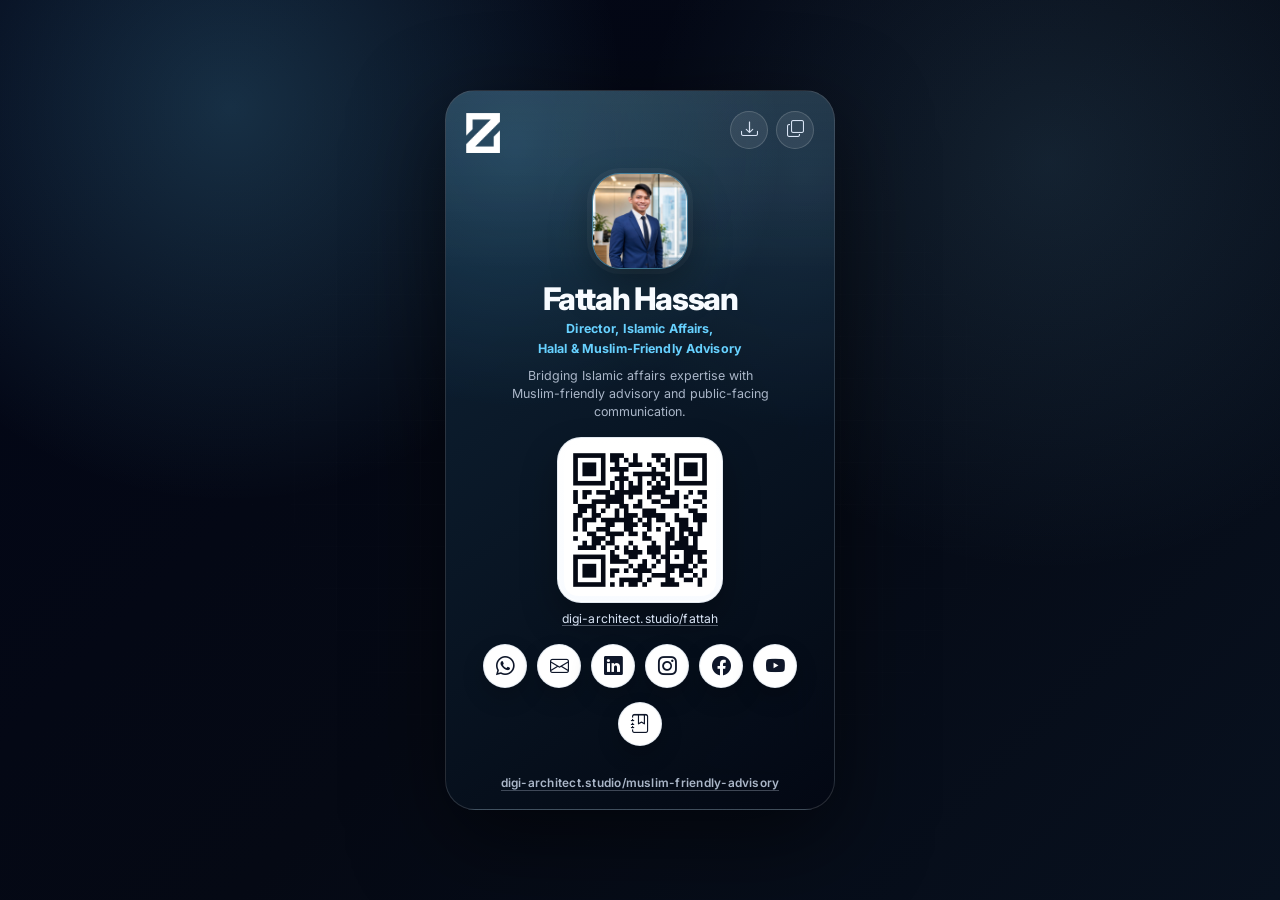
==== fattah/index.html @ 8dff6774 "Initial public site release: digi-architect.studio Published files only (allowlist). Includes the ap" ====
<!DOCTYPE html>
<html lang="en">
  <head>
    <meta charset="UTF-8" />
    <meta name="viewport" content="width=device-width, initial-scale=1.0" />

    <title>Fattah Hassan | Director, Islamic Affairs, Halal & Muslim-Friendly Advisory</title>

    <meta
      name="description"
      content="Digital Name Card for Fattah Hassan, Director, Islamic Affairs, Halal & Muslim-Friendly Advisory at The Digital Systems Architect."
    />
    <meta name="robots" content="index, follow" />
    <meta name="theme-color" content="#050914" />

    <link rel="canonical" href="https://digi-architect.studio/fattah/" />
    <link rel="icon" href="/favicon.ico" sizes="any" />
    <link rel="apple-touch-icon" href="/apple-touch-icon.png" />

    <!-- WhatsApp / Facebook / LinkedIn preview -->
    <meta property="og:type" content="website" />
    <meta property="og:site_name" content="The Digital Systems Architect" />
    <meta
      property="og:title"
      content="Fattah Hassan | Director, Islamic Affairs, Halal & Muslim-Friendly Advisory"
    />
    <meta
      property="og:description"
      content="Digital Name Card for Fattah Hassan, Director, Islamic Affairs, Halal & Muslim-Friendly Advisory at The Digital Systems Architect."
    />
    <meta property="og:url" content="https://digi-architect.studio/fattah/" />
    <meta
      property="og:image"
      content="https://digi-architect.studio/fattah/assets/og-fattah-whatsapp-v6.png"
    />
    <meta
      property="og:image:secure_url"
      content="https://digi-architect.studio/fattah/assets/og-fattah-whatsapp-v6.png"
    />
    <meta property="og:image:type" content="image/png" />
    <meta property="og:image:width" content="1200" />
    <meta property="og:image:height" content="1200" />
    <meta
      property="og:image:alt"
      content="Fattah Hassan digital name card preview"
    />

    <!-- Twitter / X preview -->
    <meta name="twitter:card" content="summary_large_image" />
    <meta
      name="twitter:title"
      content="Fattah Hassan | Director, Islamic Affairs, Halal & Muslim-Friendly Advisory"
    />
    <meta
      name="twitter:description"
      content="Digital Name Card for Fattah Hassan, Director, Islamic Affairs, Halal & Muslim-Friendly Advisory at The Digital Systems Architect."
    />
    <meta
      name="twitter:image"
      content="https://digi-architect.studio/fattah/assets/og-fattah-whatsapp-v6.png"
    />

    <!-- Fonts and icons -->
    <link rel="preconnect" href="https://fonts.googleapis.com" />
    <link rel="preconnect" href="https://fonts.gstatic.com" crossorigin />

    <link
      href="https://fonts.googleapis.com/css2?family=Inter:wght@400;500;600;700;800&display=swap"
      rel="stylesheet"
    />

    <link
      rel="stylesheet"
      href="https://cdn.jsdelivr.net/npm/bootstrap-icons@1.11.3/font/bootstrap-icons.min.css"
    />

    <link rel="stylesheet" href="styles.css" />
    <script src="fattah-card.js" defer></script>
  </head>

  <body>
    <main class="card-page" aria-labelledby="card-title">
      <article class="identity-card" aria-label="Digital name card for Fattah Hassan">
        <header class="card-top">
          <a
            class="brand-logo"
            href="https://digi-architect.studio"
            target="_blank"
            rel="noopener"
            aria-label="Visit The Digital Systems Architect website"
          >
            <img
              src="assets/company-logo.png"
              alt="The Digital Systems Architect"
            />
          </a>

          <div class="utility-actions" aria-label="Card actions">
            <button
              class="top-icon-button"
              type="button"
              data-save-contact
              aria-label="Save Fattah Hassan contact"
            >
              <i class="bi bi-download" aria-hidden="true"></i>
            </button>

            <button
              class="top-icon-button"
              type="button"
              data-copy-link
              aria-label="Copy digital card link"
            >
              <i class="bi bi-copy" aria-hidden="true"></i>
            </button>
          </div>
        </header>

        <section class="profile-block">
          <img
            class="profile-photo"
            src="assets/fattah-profile.jpg"
            alt="Fattah Hassan"
          />

          <h1 id="card-title">Fattah Hassan</h1>

        <p class="role">
  <span>Director, Islamic Affairs,</span>
  <span>Halal &amp; Muslim-Friendly Advisory</span>
</p>

          <p class="tagline">
            Bridging Islamic affairs expertise with Muslim-friendly advisory and public-facing communication.
          </p>
        </section>

        <section class="qr-section" aria-label="Digital card QR code">
          <button
            class="qr-button"
            type="button"
            data-open-qr
            aria-label="Open enlarged QR code"
          >
            <img
              class="qr-image"
              src="assets/card-qr.png"
              alt="QR code for Fattah Hassan digital card"
            />
          </button>

          <a
            class="card-url"
            href="https://digi-architect.studio/fattah/"
            data-card-url
          >
            digi-architect.studio/fattah
          </a>
        </section>

        <nav class="contact-row" aria-label="Contact links">
          <a
            class="social-button"
            href="https://wa.me/6589835389"
            target="_blank"
            rel="noopener"
            aria-label="Open WhatsApp"
            data-whatsapp-link
          >
            <i class="bi bi-whatsapp" aria-hidden="true"></i>
          </a>

          <a
            class="social-button"
            href="mailto:fattah@digi-architect.studio"
            aria-label="Email Fattah Hassan"
            data-email-link
          >
            <i class="bi bi-envelope" aria-hidden="true"></i>
          </a>

          <a
            class="social-button"
            href="https://www.linkedin.com/company/the-digital-systems-architect"
            target="_blank"
            rel="noopener"
            aria-label="Open The Digital Systems Architect LinkedIn company page"
            data-linkedin-link
          >
            <i class="bi bi-linkedin" aria-hidden="true"></i>
          </a>

          <button
            class="social-button"
            type="button"
            data-open-instagram
            aria-label="Open Muslim Friendly SG Instagram QR code"
          >
            <i class="bi bi-instagram" aria-hidden="true"></i>
          </button>

          <a
            class="social-button"
            href="https://www.facebook.com/people/muslimfriendlysg/61591905841478/"
            target="_blank"
            rel="noopener"
            aria-label="Open Muslim Friendly SG Facebook"
            data-facebook-link
          >
            <i class="bi bi-facebook" aria-hidden="true"></i>
          </a>

          <a
            class="social-button"
            href="https://www.youtube.com/@muslim.friendly.studio"
            target="_blank"
            rel="noopener"
            aria-label="Open Muslim Friendly SG YouTube"
            data-youtube-link
          >
            <i class="bi bi-youtube" aria-hidden="true"></i>
          </a>

          <a
            class="social-button"
            href="https://digi-architect.studio/muslim-friendly-directory#hero"
            target="_blank"
            rel="noopener"
            aria-label="Open Muslim Friendly Directory"
            data-directory-link
          >
            <i class="bi bi-journal-bookmark" aria-hidden="true"></i>
          </a>
        </nav>

        <a
          class="site-link"
          href="https://digi-architect.studio/muslim-friendly-advisory#showcase"
          target="_blank"
          rel="noopener"
          data-website-link
        >
          digi-architect.studio/muslim-friendly-advisory
        </a>
      </article>
    </main>

    <dialog class="modal" data-qr-modal aria-labelledby="qr-modal-title">
      <div class="modal-card">
        <header class="modal-top">
          <h2 id="qr-modal-title">Digital card</h2>

          <button
            class="modal-close"
            type="button"
            data-close-qr
            aria-label="Close QR code"
          >
            <i class="bi bi-x-lg" aria-hidden="true"></i>
          </button>
        </header>

        <div class="modal-qr">
          <img
            class="modal-qr-image"
            src="assets/card-qr.png"
            alt="Large QR code for Fattah Hassan digital card"
          />
        </div>

        <a
          class="modal-url"
          href="https://digi-architect.studio/fattah/"
          data-modal-card-url
        >
          digi-architect.studio/fattah
        </a>

        <button class="modal-copy" type="button" data-modal-copy-link>
          Copy link
        </button>
      </div>
    </dialog>

    <dialog
      class="modal"
      data-instagram-modal
      aria-labelledby="instagram-modal-title"
    >
      <div class="modal-card">
        <header class="modal-top">
          <h2 id="instagram-modal-title">Instagram</h2>

          <button
            class="modal-close"
            type="button"
            data-close-instagram
            aria-label="Close Instagram QR code"
          >
            <i class="bi bi-x-lg" aria-hidden="true"></i>
          </button>
        </header>

        <img
          class="instagram-qr"
          src="assets/instagram-qr.png"
          alt="Instagram QR code for Muslim Friendly SG"
        />

        <a
          class="modal-url"
          href="https://www.instagram.com/muslim.friendly.sg/"
          target="_blank"
          rel="noopener"
          data-instagram-link
        >
          instagram.com/muslim.friendly.sg
        </a>

        <button class="modal-copy" type="button" data-copy-instagram>
          Copy Instagram link
        </button>
      </div>
    </dialog>

    <p class="toast" role="status" aria-live="polite" data-toast hidden></p>
  </body>
</html>
---- fattah/styles.css ----
:root {
  --bg: #050914;
  --card-dark: #07111f;
  --card-blue: #10263a;
  --card-border: rgba(255, 255, 255, 0.14);

  --text: #f8fbff;
  --muted: #aab6c8;
  --soft: #d9e4f5;
  --navy: #07111f;

  --accent: #67d1ff;
  --white: #ffffff;
  --off-white: #f8fbff;

  --shadow-card: 0 28px 90px rgba(0, 0, 0, 0.52);
  --shadow-button: 0 10px 22px rgba(0, 0, 0, 0.2);
  --ring: 0 0 0 3px rgba(103, 209, 255, 0.3);

  --radius-card: 30px;
  --radius-large: 24px;
  --radius-round: 999px;
}

* {
  box-sizing: border-box;
}

html {
  min-height: 100%;
  background: var(--bg);
}

body {
  min-height: 100vh;
  margin: 0;
  font-family: "Inter", system-ui, -apple-system, BlinkMacSystemFont, "Segoe UI",
    sans-serif;
  color: var(--text);
  background:
    radial-gradient(circle at 18% 12%, rgba(103, 209, 255, 0.2), transparent 30%),
    radial-gradient(circle at 82% 18%, rgba(125, 211, 252, 0.12), transparent 32%),
    linear-gradient(135deg, #020617 0%, #050914 52%, #08111f 100%);
  overflow-x: hidden;
}

body::before {
  content: "";
  position: fixed;
  inset: 0;
  pointer-events: none;
  background-image:
    linear-gradient(rgba(255, 255, 255, 0.035) 1px, transparent 1px),
    linear-gradient(90deg, rgba(255, 255, 255, 0.035) 1px, transparent 1px);
  background-size: 42px 42px;
  mask-image: radial-gradient(circle at center, black 0%, transparent 74%);
  opacity: 0.5;
}

a {
  color: inherit;
  text-decoration: none;
}

button {
  font: inherit;
}

button,
a {
  -webkit-tap-highlight-color: transparent;
}

img {
  display: block;
  max-width: 100%;
}

[hidden] {
  display: none !important;
}

/* Page */

.card-page {
  min-height: 100vh;
  display: grid;
  place-items: center;
  padding: clamp(16px, 3vw, 32px);
}

/* Card */

.identity-card {
  width: min(100%, 390px);
  position: relative;
  overflow: hidden;
  padding: 20px 20px 18px;
  border: 1px solid var(--card-border);
  border-radius: var(--radius-card);
  background:
    linear-gradient(180deg, rgba(255, 255, 255, 0.08), transparent 25%),
    linear-gradient(145deg, rgba(16, 38, 58, 0.96), rgba(3, 8, 19, 0.96));
  box-shadow: var(--shadow-card);
  backdrop-filter: blur(22px);
}

.identity-card::before {
  content: "";
  position: absolute;
  inset: -1px;
  pointer-events: none;
  border-radius: inherit;
  background:
    radial-gradient(circle at 18% 8%, rgba(103, 209, 255, 0.2), transparent 36%),
    radial-gradient(circle at 92% 12%, rgba(125, 211, 252, 0.12), transparent 36%);
  opacity: 0.9;
}

.identity-card > * {
  position: relative;
  z-index: 1;
}

/* Top */

.card-top {
  display: flex;
  align-items: flex-start;
  justify-content: space-between;
  gap: 16px;
  margin-bottom: 18px;
}

.brand-logo {
  display: inline-flex;
  align-items: center;
  justify-content: flex-start;
  height: 44px;
  max-width: 170px;
  min-width: 0;
}

.brand-logo img {
  max-width: 100%;
  max-height: 40px;
  object-fit: contain;
}

.utility-actions {
  display: inline-flex;
  align-items: center;
  gap: 8px;
}

.top-icon-button {
  width: 38px;
  height: 38px;
  padding: 0;
  display: inline-grid;
  place-items: center;
  border: 1px solid rgba(255, 255, 255, 0.16);
  border-radius: var(--radius-round);
  color: var(--soft);
  background: rgba(255, 255, 255, 0.08);
  cursor: pointer;
  transition:
    transform 160ms ease,
    border-color 160ms ease,
    background 160ms ease,
    color 160ms ease,
    box-shadow 160ms ease;
}

.top-icon-button i {
  font-size: 1.05rem;
  line-height: 1;
}

.top-icon-button:hover {
  transform: translateY(-1px);
  color: var(--white);
  border-color: rgba(103, 209, 255, 0.55);
  background: rgba(103, 209, 255, 0.14);
  box-shadow: 0 10px 24px rgba(103, 209, 255, 0.12);
}

/* Profile */

.profile-block {
  display: grid;
  justify-items: center;
  text-align: center;
  gap: 6px;
  margin-bottom: 16px;
}

.profile-photo {
  width: 96px;
  height: 96px;
  object-fit: cover;
  object-position: center top;
  border-radius: 28px;
  border: 1px solid rgba(103, 209, 255, 0.38);
  background: rgba(255, 255, 255, 0.08);
  box-shadow:
    0 18px 40px rgba(0, 0, 0, 0.34),
    0 0 0 5px rgba(255, 255, 255, 0.045);
  margin-bottom: 8px;
}

.profile-block h1 {
  margin: 0;
  font-size: clamp(1.55rem, 5vw, 1.95rem);
  line-height: 1.05;
  letter-spacing: -0.045em;
  font-weight: 800;
}

.role {
  max-width: 330px;
  margin: 0 auto;
  display: grid;
  gap: 3px;
  color: var(--accent);
  font-size: 0.78rem;
  font-weight: 700;
  line-height: 1.3;
  letter-spacing: 0.01em;
  text-align: center;
}

.role span {
  display: block;
}

.tagline {
  max-width: 275px;
  margin: 4px auto 0;
  color: var(--muted);
  font-size: 0.78rem;
  line-height: 1.45;
}

/* QR */

.qr-section {
  display: grid;
  justify-items: center;
  gap: 10px;
  margin: 16px auto 16px;
}

.qr-button {
  width: 166px;
  height: 166px;
  padding: 0;
  display: grid;
  place-items: center;
  border: 1px solid rgba(226, 232, 240, 0.95);
  border-radius: 24px;
  background: linear-gradient(180deg, #ffffff 0%, #f8fbff 100%);
  box-shadow:
    inset 0 0 0 1px rgba(255, 255, 255, 0.9),
    0 18px 36px rgba(0, 0, 0, 0.3);
  cursor: pointer;
  overflow: hidden;
  transition:
    transform 160ms ease,
    box-shadow 160ms ease,
    border-color 160ms ease;
}

.qr-button:hover {
  transform: translateY(-2px);
  border-color: rgba(103, 209, 255, 0.55);
  box-shadow:
    inset 0 0 0 1px rgba(255, 255, 255, 0.95),
    0 22px 44px rgba(0, 0, 0, 0.36),
    0 0 28px rgba(103, 209, 255, 0.12);
}

.qr-image {
  width: 152px;
  height: 152px;
  object-fit: contain;
  border-radius: 14px;
}

.card-url {
  color: var(--soft);
  font-size: 0.76rem;
  line-height: 1;
  letter-spacing: 0.01em;
  border-bottom: 1px solid rgba(217, 228, 245, 0.35);
  transition:
    color 160ms ease,
    border-color 160ms ease;
}

.card-url:hover {
  color: var(--white);
  border-color: rgba(103, 209, 255, 0.72);
}

/* Social icons */

.contact-row {
  display: flex;
  justify-content: center;
  align-items: flex-start;
  gap: 10px;
  row-gap: 14px;
  margin: 18px auto 30px;
  flex-wrap: wrap;
}

.social-item {
  width: 44px;
  display: flex;
  flex-direction: column;
  align-items: center;
  justify-content: flex-start;
  gap: 6px;
}

.social-button {
  width: 44px;
  height: 44px;
  padding: 0;
  display: inline-grid;
  place-items: center;
  flex: 0 0 auto;
  border: 1px solid rgba(226, 232, 240, 0.95);
  border-radius: var(--radius-round);
  color: #0f172a;
  background: #ffffff;
  box-shadow: var(--shadow-button);
  cursor: pointer;
  transition:
    transform 160ms ease,
    box-shadow 160ms ease,
    border-color 160ms ease,
    background 160ms ease,
    color 160ms ease;
}

.social-button i {
  font-size: 1.18rem;
  line-height: 1;
}

.social-button:hover {
  transform: translateY(-2px);
  color: #020617;
  border-color: rgba(103, 209, 255, 0.6);
  background: #ffffff;
  box-shadow:
    0 12px 24px rgba(0, 0, 0, 0.22),
    0 0 0 4px rgba(255, 255, 255, 0.08);
}

.social-button:active {
  transform: translateY(0);
}

.social-caption {
  width: 60px;
  display: block;
  color: var(--muted);
  font-size: 0.54rem;
  font-weight: 700;
  line-height: 1;
  letter-spacing: 0.01em;
  text-align: center;
  white-space: nowrap;
}

/* Bottom website */

.site-link {
  display: table;
  margin: 0 auto;
  color: var(--muted);
  font-size: 0.74rem;
  font-weight: 600;
  letter-spacing: 0.02em;
  border-bottom: 1px solid rgba(170, 182, 200, 0.35);
  transition:
    color 160ms ease,
    border-color 160ms ease;
}

.site-link:hover {
  color: var(--white);
  border-color: rgba(103, 209, 255, 0.72);
}

/* Modal */

.modal {
  width: min(calc(100vw - 32px), 420px);
  padding: 0;
  border: 1px solid var(--card-border);
  border-radius: 26px;
  color: var(--text);
  background: transparent;
  box-shadow: 0 28px 90px rgba(0, 0, 0, 0.62);
}

.modal::backdrop {
  background: rgba(2, 6, 23, 0.78);
  backdrop-filter: blur(8px);
}

.modal-card {
  padding: 18px;
  border-radius: inherit;
  background:
    radial-gradient(circle at 24% 0%, rgba(103, 209, 255, 0.16), transparent 34%),
    linear-gradient(145deg, rgba(8, 17, 31, 0.98), rgba(3, 8, 19, 0.98));
  border: 1px solid rgba(255, 255, 255, 0.1);
}

.modal-top {
  display: flex;
  align-items: center;
  justify-content: space-between;
  gap: 16px;
  margin-bottom: 16px;
}

.modal-top h2 {
  margin: 0;
  font-size: 0.95rem;
  font-weight: 800;
  letter-spacing: -0.02em;
}

.modal-close {
  width: 36px;
  height: 36px;
  padding: 0;
  display: inline-grid;
  place-items: center;
  border: 1px solid rgba(255, 255, 255, 0.14);
  border-radius: var(--radius-round);
  color: var(--soft);
  background: rgba(255, 255, 255, 0.08);
  cursor: pointer;
}

.modal-close i {
  font-size: 0.95rem;
  line-height: 1;
}

.modal-close:hover {
  color: var(--white);
  background: rgba(255, 255, 255, 0.12);
}

.modal-qr {
  display: grid;
  place-items: center;
  width: 312px;
  height: 312px;
  max-width: 100%;
  margin: 0 auto 14px;
  border-radius: 26px;
  background: var(--off-white);
  box-shadow: inset 0 0 0 1px rgba(255, 255, 255, 0.85);
}

.modal-qr-image {
  width: 292px;
  height: 292px;
  object-fit: contain;
  border-radius: 16px;
}

.instagram-qr {
  width: min(292px, 100%);
  height: auto;
  aspect-ratio: 1;
  object-fit: contain;
  margin: 0 auto 14px;
  border-radius: 24px;
  background: var(--off-white);
  padding: 10px;
  box-shadow: inset 0 0 0 1px rgba(255, 255, 255, 0.85);
}

.modal-url {
  display: table;
  margin: 0 auto 14px;
  max-width: 100%;
  color: var(--soft);
  font-size: 0.8rem;
  font-weight: 700;
  overflow-wrap: anywhere;
  text-align: center;
  border-bottom: 1px solid rgba(217, 228, 245, 0.32);
}

.modal-url:hover {
  color: var(--white);
  border-color: rgba(103, 209, 255, 0.68);
}

.modal-copy {
  width: 100%;
  min-height: 44px;
  border: 1px solid rgba(103, 209, 255, 0.38);
  border-radius: var(--radius-round);
  color: var(--white);
  background:
    linear-gradient(135deg, rgba(103, 209, 255, 0.2), rgba(125, 211, 252, 0.08));
  cursor: pointer;
  font-size: 0.82rem;
  font-weight: 800;
  letter-spacing: 0.02em;
  transition:
    transform 160ms ease,
    border-color 160ms ease,
    background 160ms ease;
}

.modal-copy:hover {
  transform: translateY(-1px);
  border-color: rgba(103, 209, 255, 0.68);
  background:
    linear-gradient(135deg, rgba(103, 209, 255, 0.28), rgba(125, 211, 252, 0.12));
}

/* Toast */

.toast {
  position: fixed;
  left: 50%;
  bottom: 24px;
  transform: translateX(-50%);
  z-index: 20;
  margin: 0;
  padding: 10px 14px;
  border: 1px solid rgba(255, 255, 255, 0.14);
  border-radius: var(--radius-round);
  color: var(--white);
  background: rgba(3, 8, 19, 0.92);
  box-shadow: 0 16px 38px rgba(0, 0, 0, 0.38);
  font-size: 0.78rem;
  font-weight: 700;
  backdrop-filter: blur(10px);
}

/* Focus */

.top-icon-button:focus-visible,
.social-button:focus-visible,
.qr-button:focus-visible,
.site-link:focus-visible,
.modal-close:focus-visible,
.modal-copy:focus-visible,
.card-url:focus-visible,
.modal-url:focus-visible {
  outline: none;
  box-shadow: var(--ring);
}

/* Mobile */

@media (max-width: 430px) {
  .card-page {
    padding: 12px;
  }

  .identity-card {
    width: min(100%, 370px);
    padding: 17px 16px 16px;
    border-radius: 24px;
  }

  .brand-logo {
    max-width: 168px;
  }

  .brand-logo img {
    max-height: 34px;
  }

  .profile-photo {
    width: 86px;
    height: 86px;
    border-radius: 24px;
  }

  .profile-block h1 {
    font-size: 1.55rem;
  }

 .role {
  max-width: 300px;
  font-size: 0.7rem;
}

  .tagline {
    font-size: 0.74rem;
  }

  .qr-button {
    width: 156px;
    height: 156px;
    border-radius: 22px;
  }

  .qr-image {
    width: 142px;
    height: 142px;
  }

  .contact-row {
    gap: 8px;
    margin-bottom: 28px;
  }

  .social-item,
  .social-button {
    width: 40px;
  }

  .social-button {
    height: 40px;
  }

  .social-button i {
    font-size: 1.05rem;
  }

  .social-caption {
    width: 56px;
    font-size: 0.5rem;
  }

  .modal {
    width: min(calc(100vw - 24px), 390px);
  }

  .modal-qr {
    width: 286px;
    height: 286px;
  }

  .modal-qr-image {
    width: 266px;
    height: 266px;
  }
}

/* Reduced motion */

@media (prefers-reduced-motion: reduce) {
  *,
  *::before,
  *::after {
    transition-duration: 0.01ms !important;
    animation-duration: 0.01ms !important;
    scroll-behavior: auto !important;
  }
}
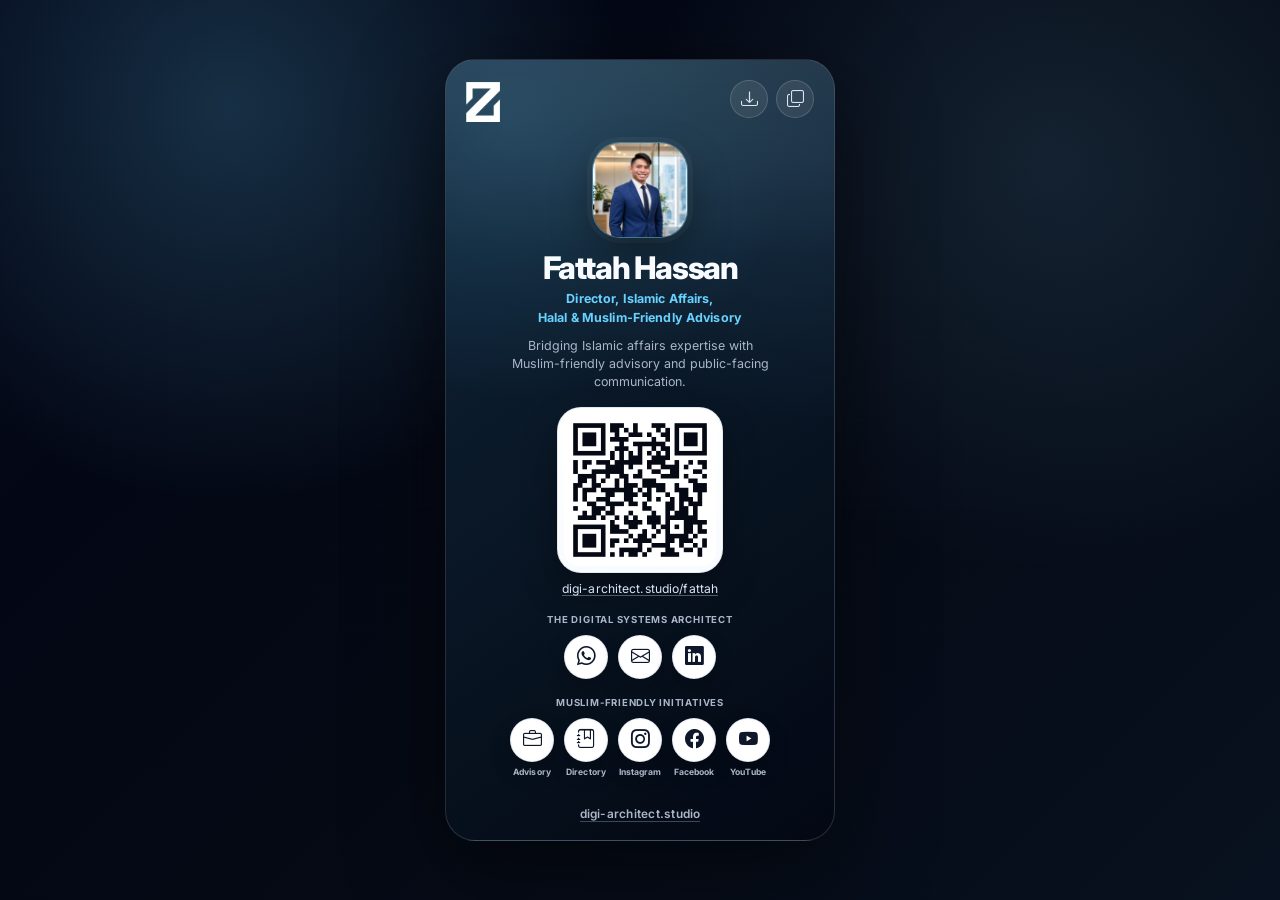
==== commit b37ac560: "Publish directory update 2026-10-22" ====
--- a/fattah/index.html
+++ b/fattah/index.html
@@ -158,7 +158,8 @@
           </a>
         </section>
 
-        <nav class="contact-row" aria-label="Contact links">
+        <p class="row-label" id="dsa-row-label">The Digital Systems Architect</p>
+        <nav class="contact-row contact-row--grouped" aria-labelledby="dsa-row-label">
           <a
             class="social-button"
             href="https://wa.me/6589835389"
@@ -189,58 +190,89 @@
           >
             <i class="bi bi-linkedin" aria-hidden="true"></i>
           </a>
-
-          <button
-            class="social-button"
-            type="button"
-            data-open-instagram
-            aria-label="Open Muslim Friendly SG Instagram QR code"
-          >
-            <i class="bi bi-instagram" aria-hidden="true"></i>
-          </button>
-
-          <a
-            class="social-button"
-            href="https://www.facebook.com/people/muslimfriendlysg/61591905841478/"
-            target="_blank"
-            rel="noopener"
-            aria-label="Open Muslim Friendly SG Facebook"
-            data-facebook-link
-          >
-            <i class="bi bi-facebook" aria-hidden="true"></i>
-          </a>
-
-          <a
-            class="social-button"
-            href="https://www.youtube.com/@muslim.friendly.studio"
-            target="_blank"
-            rel="noopener"
-            aria-label="Open Muslim Friendly SG YouTube"
-            data-youtube-link
-          >
-            <i class="bi bi-youtube" aria-hidden="true"></i>
-          </a>
-
-          <a
-            class="social-button"
-            href="https://digi-architect.studio/muslim-friendly-directory#hero"
-            target="_blank"
-            rel="noopener"
-            aria-label="Open Muslim Friendly Directory"
-            data-directory-link
-          >
-            <i class="bi bi-journal-bookmark" aria-hidden="true"></i>
-          </a>
+        </nav>
+
+        <p class="row-label" id="mf-row-label">Muslim-Friendly initiatives</p>
+        <nav class="contact-row" aria-labelledby="mf-row-label">
+          <div class="social-item">
+            <a
+              class="social-button"
+              href="https://digi-architect.studio/muslim-friendly-advisory"
+              target="_blank"
+              rel="noopener"
+              aria-label="Open Muslim-Friendly Advisory"
+              data-mf-advisory-link
+            >
+              <i class="bi bi-briefcase" aria-hidden="true"></i>
+            </a>
+            <span class="social-caption">Advisory</span>
+          </div>
+
+          <div class="social-item">
+            <a
+              class="social-button"
+              href="https://digi-architect.studio/muslim-friendly-directory"
+              target="_blank"
+              rel="noopener"
+              aria-label="Open Muslim-Friendly Dining Directory"
+              data-mf-directory-link
+            >
+              <i class="bi bi-journal-bookmark" aria-hidden="true"></i>
+            </a>
+            <span class="social-caption">Directory</span>
+          </div>
+
+          <div class="social-item">
+            <a
+              class="social-button"
+              href="https://www.instagram.com/muslim.friendly/"
+              target="_blank"
+              rel="noopener"
+              aria-label="Open Muslim.friendly on Instagram (@muslim.friendly)"
+              data-mf-instagram-link
+            >
+              <i class="bi bi-instagram" aria-hidden="true"></i>
+            </a>
+            <span class="social-caption">Instagram</span>
+          </div>
+
+          <div class="social-item">
+            <a
+              class="social-button"
+              href="https://www.facebook.com/profile.php?id=61591905841478"
+              target="_blank"
+              rel="noopener"
+              aria-label="Open Muslim.friendly on Facebook"
+              data-mf-facebook-link
+            >
+              <i class="bi bi-facebook" aria-hidden="true"></i>
+            </a>
+            <span class="social-caption">Facebook</span>
+          </div>
+
+          <div class="social-item">
+            <a
+              class="social-button"
+              href="https://www.youtube.com/@muslim.friendly.studio"
+              target="_blank"
+              rel="noopener"
+              aria-label="Open Muslim-Friendly on YouTube"
+              data-mf-youtube-link
+            >
+              <i class="bi bi-youtube" aria-hidden="true"></i>
+            </a>
+            <span class="social-caption">YouTube</span>
+          </div>
         </nav>
 
         <a
           class="site-link"
-          href="https://digi-architect.studio/muslim-friendly-advisory#showcase"
+          href="https://digi-architect.studio"
           target="_blank"
           rel="noopener"
           data-website-link
         >
-          digi-architect.studio/muslim-friendly-advisory
+          digi-architect.studio
         </a>
       </article>
     </main>
@@ -282,47 +314,6 @@
       </div>
     </dialog>
 
-    <dialog
-      class="modal"
-      data-instagram-modal
-      aria-labelledby="instagram-modal-title"
-    >
-      <div class="modal-card">
-        <header class="modal-top">
-          <h2 id="instagram-modal-title">Instagram</h2>
-
-          <button
-            class="modal-close"
-            type="button"
-            data-close-instagram
-            aria-label="Close Instagram QR code"
-          >
-            <i class="bi bi-x-lg" aria-hidden="true"></i>
-          </button>
-        </header>
-
-        <img
-          class="instagram-qr"
-          src="assets/instagram-qr.png"
-          alt="Instagram QR code for Muslim Friendly SG"
-        />
-
-        <a
-          class="modal-url"
-          href="https://www.instagram.com/muslim.friendly.sg/"
-          target="_blank"
-          rel="noopener"
-          data-instagram-link
-        >
-          instagram.com/muslim.friendly.sg
-        </a>
-
-        <button class="modal-copy" type="button" data-copy-instagram>
-          Copy Instagram link
-        </button>
-      </div>
-    </dialog>
-
     <p class="toast" role="status" aria-live="polite" data-toast hidden></p>
   </body>
 </html>
--- a/fattah/styles.css
+++ b/fattah/styles.css
@@ -376,6 +376,26 @@
   white-space: nowrap;
 }
 
+/* Row labels (DSA and Muslim-Friendly groups) */
+
+.row-label {
+  margin: 18px 0 0;
+  color: var(--muted);
+  font-size: 0.6rem;
+  font-weight: 700;
+  letter-spacing: 0.08em;
+  text-transform: uppercase;
+  text-align: center;
+}
+
+.row-label + .contact-row {
+  margin-top: 10px;
+}
+
+.contact-row--grouped {
+  margin-bottom: 4px;
+}
+
 /* Bottom website */
 
 .site-link {
@@ -640,6 +660,10 @@
     width: 56px;
     font-size: 0.5rem;
   }
+  .row-label {
+    margin-top: 14px;
+    font-size: 0.56rem;
+  }
 
   .modal {
     width: min(calc(100vw - 24px), 390px);
